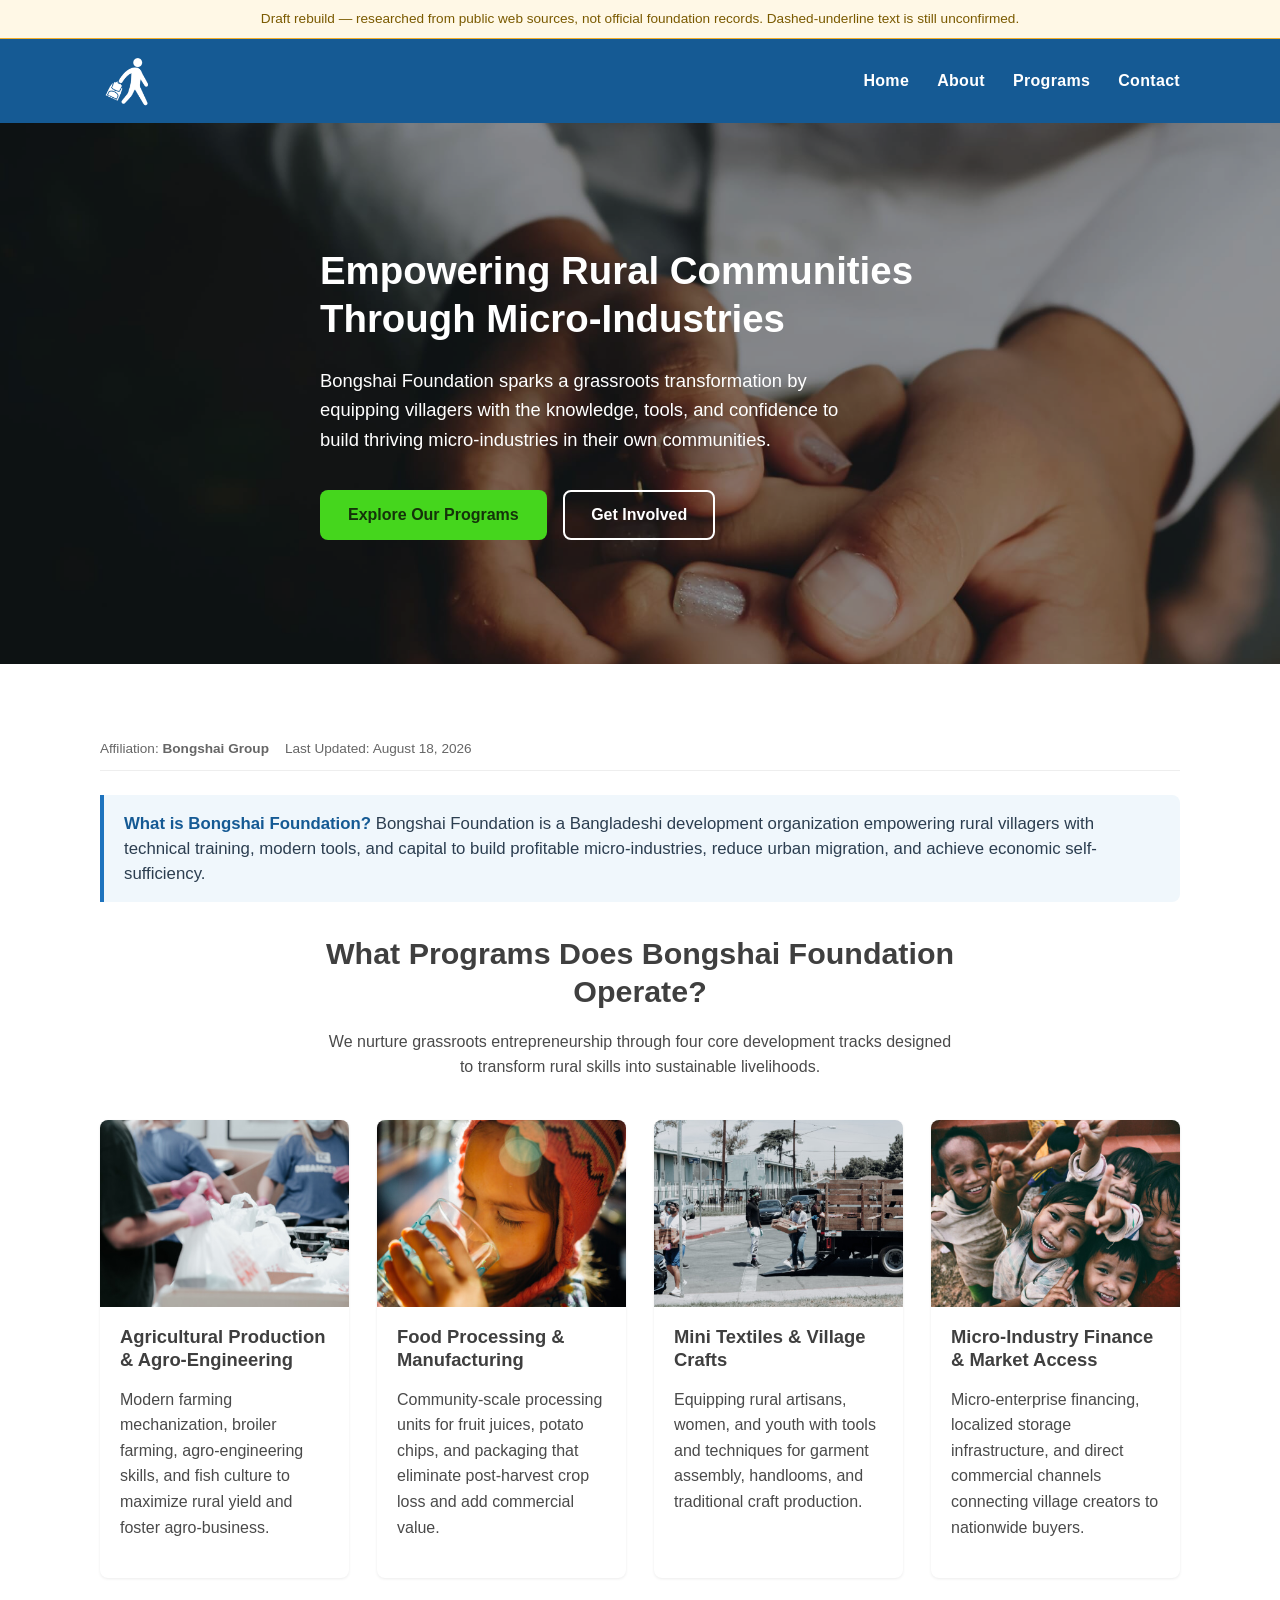
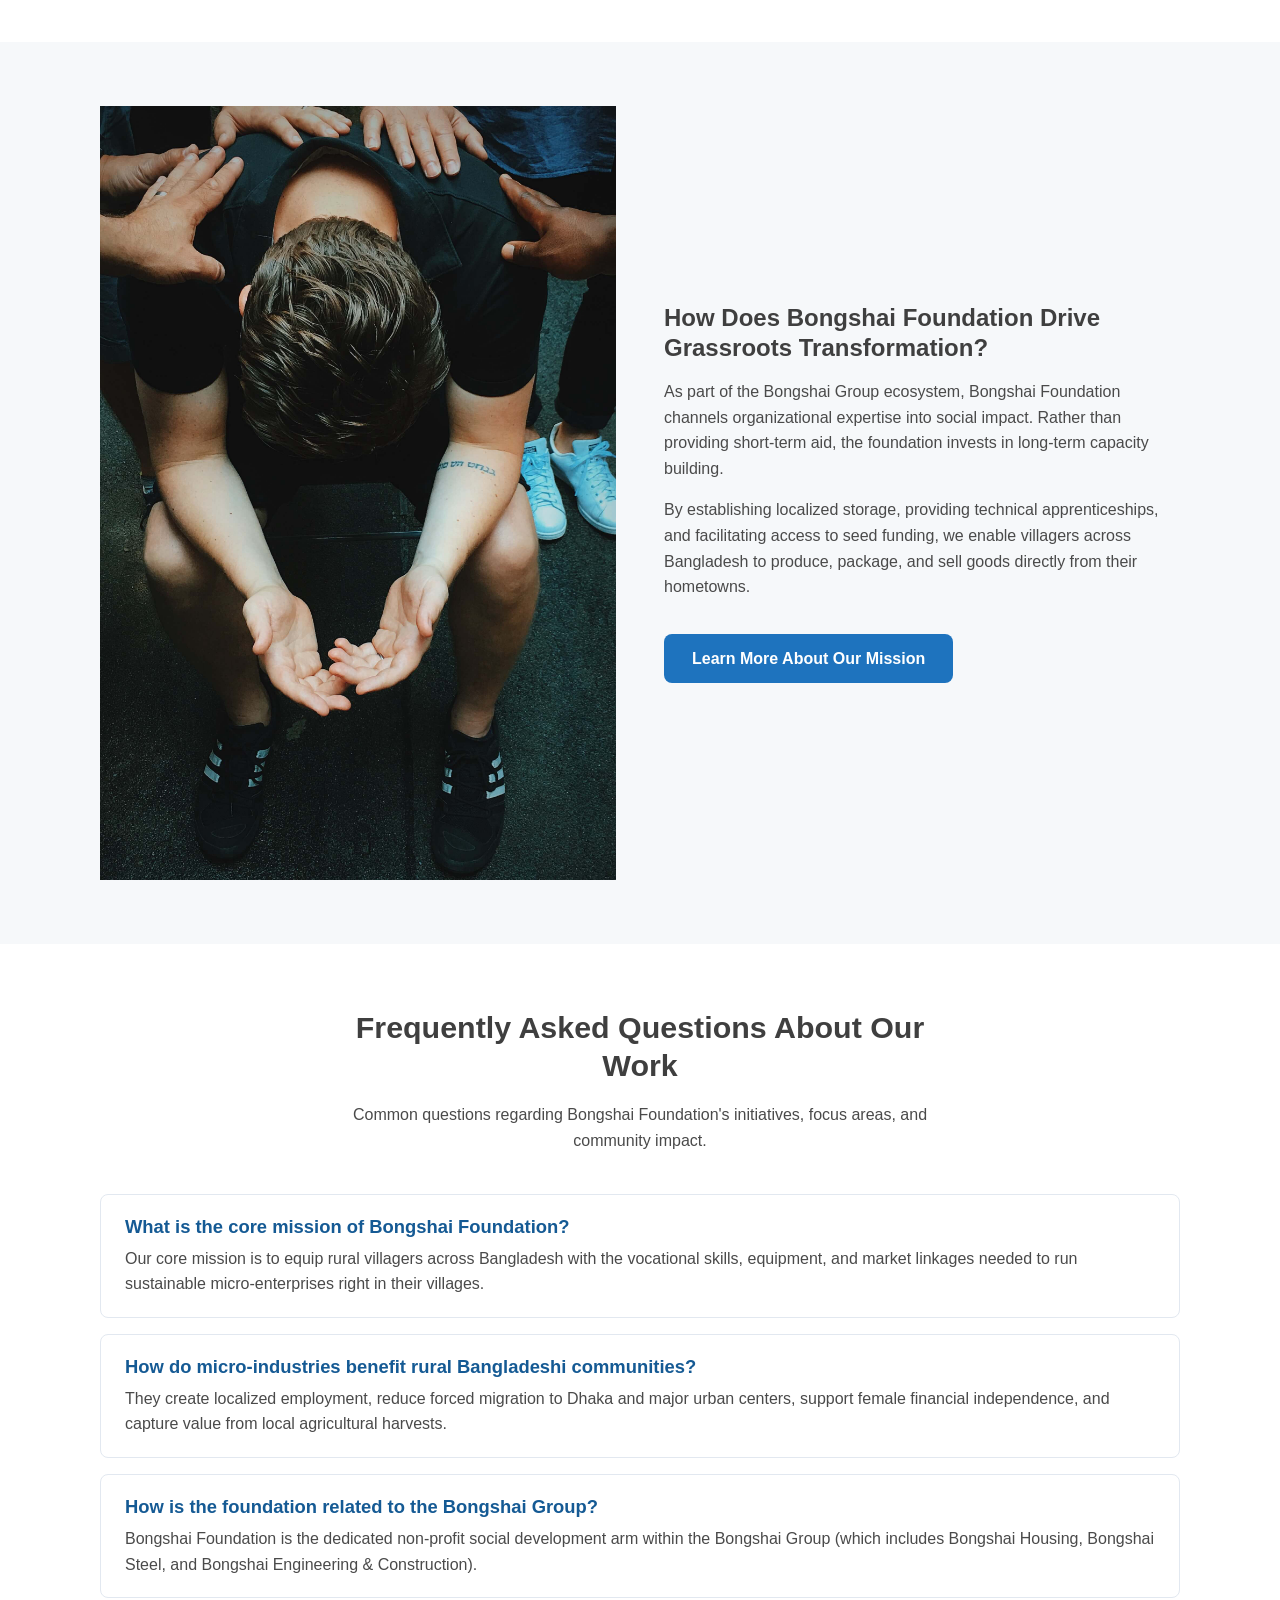
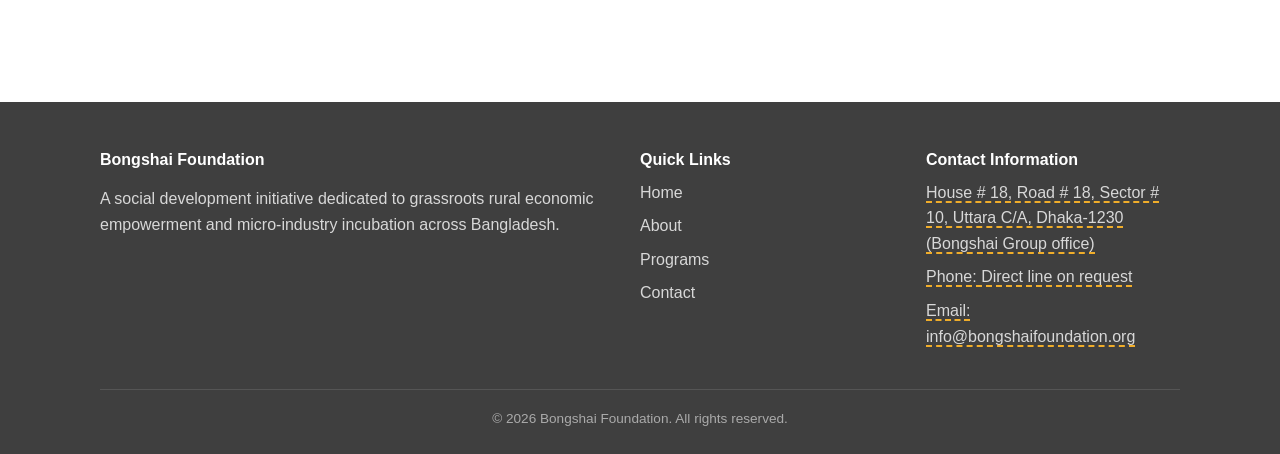
==== static-site/index.html @ 00a03f4b "Initial static site build for Bongshai Foundation Rebuilt from a WordPress backup after the live sit" ====
<!DOCTYPE html>
<html lang="en">
<head>
<meta charset="UTF-8">
<meta name="viewport" content="width=device-width, initial-scale=1.0">
<title>Bongshai Foundation — Grassroots Micro-Industries & Rural Empowerment in Bangladesh</title>
<meta name="description" content="Bongshai Foundation empowers rural communities across Bangladesh by equipping villagers with tools, training, and financing to establish sustainable micro-industries.">
<link rel="stylesheet" href="assets/css/styles.css">

<!-- Structured JSON-LD FAQ Schema -->
<script type="application/ld+json">
{
  "@context": "https://schema.org",
  "@type": "FAQPage",
  "mainEntity": [
    {
      "@type": "Question",
      "name": "What is Bongshai Foundation?",
      "acceptedAnswer": {
        "@type": "Answer",
        "text": "Bongshai Foundation is a social development organization in Bangladesh dedicated to grassroots rural transformation by equipping villagers with technical training, tools, and financing to build sustainable community-based micro-industries."
      }
    },
    {
      "@type": "Question",
      "name": "What Programs Does Bongshai Foundation Operate in Rural Bangladesh?",
      "acceptedAnswer": {
        "@type": "Answer",
        "text": "The foundation operates four core micro-industry programs: Agricultural Production & Agro-Engineering, Food Processing & Manufacturing, Mini Textiles & Village Crafts, and Micro-Industry Finance & Market Access."
      }
    },
    {
      "@type": "Question",
      "name": "Why Are Rural Micro-Industries Vital for Bangladesh?",
      "acceptedAnswer": {
        "@type": "Answer",
        "text": "Micro-industries reduce involuntary urban migration, empower women and rural youth, prevent post-harvest food waste, and build self-reliant local economies directly in village communities."
      }
    }
  ]
}
</script>
</head>
<body>

<div class="notice-bar">Draft rebuild — researched from public web sources, not official foundation records. Dashed-underline text is still unconfirmed.</div>

<header class="site-header">
  <div class="header-inner">
    <a class="site-logo" href="index.html"><img src="assets/images/logo.png" alt="Bongshai Foundation logo"></a>
    <nav class="site-nav">
      <ul>
        <li><a href="index.html">Home</a></li>
        <li><a href="about.html">About</a></li>
        <li><a href="programs.html">Programs</a></li>
        <li><a href="contact.html">Contact</a></li>
      </ul>
    </nav>
  </div>
</header>

<section class="hero">
  <img class="hero-bg" src="assets/images/banner.jpg" alt="Rural Bangladeshi communities working in sustainable micro-industries">
  <div class="hero-content">
    <h1>Empowering Rural Communities Through Micro-Industries</h1>
    <p>Bongshai Foundation sparks a grassroots transformation by equipping villagers with the knowledge, tools, and confidence to build thriving micro-industries in their own communities.</p>
    <a class="btn" href="programs.html" data-mcp-action="navigate_programs">Explore Our Programs</a>
    <a class="btn-outline" href="contact.html" data-mcp-action="navigate_contact">Get Involved</a>
  </div>
</section>

<section>
  <div class="container">
    <!-- Trust Signal & Author Bylines -->
    <div class="trust-bar">
      <span>Affiliation: <strong>Bongshai Group</strong></span>
      <span>Last Updated: <time datetime="2026-08-18">August 18, 2026</time></span>
    </div>

    <!-- Answer-First Opening (under 45 words) -->
    <div class="answer-box">
      <strong>What is Bongshai Foundation?</strong> Bongshai Foundation is a Bangladeshi development organization empowering rural villagers with technical training, modern tools, and capital to build profitable micro-industries, reduce urban migration, and achieve economic self-sufficiency.
    </div>

    <div class="section-heading">
      <h2>What Programs Does Bongshai Foundation Operate?</h2>
      <p>We nurture grassroots entrepreneurship through four core development tracks designed to transform rural skills into sustainable livelihoods.</p>
    </div>

    <div class="grid">
      <div class="card">
        <img src="assets/images/cause2.jpg" alt="Agricultural production and agro-engineering training">
        <div class="card-body">
          <h3>Agricultural Production & Agro-Engineering</h3>
          <p>Modern farming mechanization, broiler farming, agro-engineering skills, and fish culture to maximize rural yield and foster agro-business.</p>
        </div>
      </div>
      <div class="card">
        <img src="assets/images/cause4.jpg" alt="Food processing and preservation unit">
        <div class="card-body">
          <h3>Food Processing & Manufacturing</h3>
          <p>Community-scale processing units for fruit juices, potato chips, and packaging that eliminate post-harvest crop loss and add commercial value.</p>
        </div>
      </div>
      <div class="card">
        <img src="assets/images/cause5.jpg" alt="Mini textiles and artisan crafts">
        <div class="card-body">
          <h3>Mini Textiles & Village Crafts</h3>
          <p>Equipping rural artisans, women, and youth with tools and techniques for garment assembly, handlooms, and traditional craft production.</p>
        </div>
      </div>
      <div class="card">
        <img src="assets/images/cause6.jpg" alt="Micro-industry financing and market access">
        <div class="card-body">
          <h3>Micro-Industry Finance & Market Access</h3>
          <p>Micro-enterprise financing, localized storage infrastructure, and direct commercial channels connecting village creators to nationwide buyers.</p>
        </div>
      </div>
    </div>
  </div>
</section>

<section class="section-alt">
  <div class="container split">
    <img src="assets/images/image1.jpg" alt="Community members participating in Bongshai Foundation workshops">
    <div>
      <h2>How Does Bongshai Foundation Drive Grassroots Transformation?</h2>
      <p>As part of the Bongshai Group ecosystem, Bongshai Foundation channels organizational expertise into social impact. Rather than providing short-term aid, the foundation invests in long-term capacity building.</p>
      <p>By establishing localized storage, providing technical apprenticeships, and facilitating access to seed funding, we enable villagers across Bangladesh to produce, package, and sell goods directly from their hometowns.</p>
      <a class="btn" href="about.html" style="background: var(--color-primary); color:#fff;" data-mcp-action="read_about">Learn More About Our Mission</a>
    </div>
  </div>
</section>

<!-- Frequently Asked Questions Section -->
<section>
  <div class="container">
    <div class="section-heading">
      <h2>Frequently Asked Questions About Our Work</h2>
      <p>Common questions regarding Bongshai Foundation's initiatives, focus areas, and community impact.</p>
    </div>
    <div class="faq-list">
      <div class="faq-item">
        <h3>What is the core mission of Bongshai Foundation?</h3>
        <p>Our core mission is to equip rural villagers across Bangladesh with the vocational skills, equipment, and market linkages needed to run sustainable micro-enterprises right in their villages.</p>
      </div>
      <div class="faq-item">
        <h3>How do micro-industries benefit rural Bangladeshi communities?</h3>
        <p>They create localized employment, reduce forced migration to Dhaka and major urban centers, support female financial independence, and capture value from local agricultural harvests.</p>
      </div>
      <div class="faq-item">
        <h3>How is the foundation related to the Bongshai Group?</h3>
        <p>Bongshai Foundation is the dedicated non-profit social development arm within the Bongshai Group (which includes Bongshai Housing, Bongshai Steel, and Bongshai Engineering & Construction).</p>
      </div>
    </div>
  </div>
</section>

<footer class="site-footer">
  <div class="container">
    <div class="footer-grid">
      <div>
        <h4>Bongshai Foundation</h4>
        <p>A social development initiative dedicated to grassroots rural economic empowerment and micro-industry incubation across Bangladesh.</p>
      </div>
      <div>
        <h4>Quick Links</h4>
        <ul>
          <li><a href="index.html">Home</a></li>
          <li><a href="about.html">About</a></li>
          <li><a href="programs.html">Programs</a></li>
          <li><a href="contact.html">Contact</a></li>
        </ul>
      </div>
      <div>
        <h4>Contact Information</h4>
        <ul>
          <li><span class="ph" title="This is Bongshai Housing's confirmed office address — not confirmed as the Foundation's own address">House # 18, Road # 18, Sector # 10, Uttara C/A, Dhaka-1230 (Bongshai Group office)</span></li>
          <li><span class="ph" title="Specific foundation direct inquiry phone pending live line verification">Phone: Direct line on request</span></li>
          <li><span class="ph" title="Specific foundation direct email pending verification">Email: info@bongshaifoundation.org</span></li>
        </ul>
      </div>
    </div>
    <div class="footer-bottom">
      &copy; <span id="year"></span> Bongshai Foundation. All rights reserved.
    </div>
  </div>
</footer>
<script>document.getElementById('year').textContent = new Date().getFullYear();</script>
</body>
</html>
---- static-site/assets/css/styles.css ----
:root {
  --color-primary: #1e73be;
  --color-primary-dark: #155a94;
  --color-heading: #3f3f3f;
  --color-accent: #45d61d;
  --color-text: #4a4a4a;
  --color-bg: #ffffff;
  --color-bg-alt: #f6f8fa;
  --max-width: 1120px;
  --radius: 8px;
  font-size: 16px;
}

* { box-sizing: border-box; }
html { scroll-behavior: smooth; }
body {
  margin: 0;
  font-family: -apple-system, BlinkMacSystemFont, "Segoe UI", Roboto, Helvetica, Arial, sans-serif;
  color: var(--color-text);
  background: var(--color-bg);
  line-height: 1.6;
}
img { max-width: 100%; display: block; }
a { color: var(--color-primary); text-decoration: none; }
a:hover { color: var(--color-accent); }
h1, h2, h3, h4 { color: var(--color-heading); line-height: 1.25; margin: 0 0 0.6em; }
.container { max-width: var(--max-width); margin: 0 auto; padding: 0 20px; }

/* Placeholder-copy marker: visible to editors, not alarming to visitors */
.ph {
  border-bottom: 2px dashed #f0ad2a;
  cursor: help;
}

.notice-bar {
  background: #fff8e6;
  border-bottom: 1px solid #f0ad2a;
  color: #7a5a00;
  font-size: 0.85rem;
  text-align: center;
  padding: 8px 16px;
}

/* Header */
.site-header {
  background: var(--color-primary-dark);
}
.header-inner {
  display: flex;
  align-items: center;
  justify-content: space-between;
  padding: 14px 20px;
  max-width: var(--max-width);
  margin: 0 auto;
}
.site-logo img { height: 56px; width: auto; }
.site-nav ul {
  list-style: none;
  display: flex;
  gap: 28px;
  margin: 0;
  padding: 0;
}
.site-nav a {
  color: #ffffff;
  font-weight: 600;
  letter-spacing: 0.02em;
}
.site-nav a:hover { color: var(--color-accent); }
.nav-toggle { display: none; }

/* Hero */
.hero {
  position: relative;
  color: #fff;
  background: #1a1a1a;
  min-height: 420px;
  display: flex;
  align-items: center;
}
.hero img.hero-bg {
  position: absolute;
  inset: 0;
  width: 100%;
  height: 100%;
  object-fit: cover;
  opacity: 0.55;
}
.hero-content {
  position: relative;
  z-index: 1;
  max-width: var(--max-width);
  margin: 0 auto;
  padding: 60px 20px;
}
.hero-content h1 { color: #fff; font-size: 2.4rem; max-width: 640px; }
.hero-content p { font-size: 1.15rem; max-width: 560px; }
.btn {
  display: inline-block;
  background: var(--color-accent);
  color: #14330a;
  font-weight: 700;
  padding: 12px 28px;
  border-radius: var(--radius);
  margin-top: 18px;
}
.btn:hover { background: #38b915; color: #14330a; }
.btn-outline {
  display: inline-block;
  border: 2px solid #fff;
  color: #fff;
  font-weight: 700;
  padding: 10px 26px;
  border-radius: var(--radius);
  margin-top: 18px;
  margin-left: 12px;
}
.btn-outline:hover { border-color: var(--color-accent); color: var(--color-accent); }

/* Sections */
section { padding: 64px 0; }
.section-alt { background: var(--color-bg-alt); }
.section-heading { text-align: center; max-width: 640px; margin: 0 auto 40px; }
.section-heading h2 { font-size: 1.9rem; }

/* Cards / programs grid */
.grid {
  display: grid;
  grid-template-columns: repeat(auto-fit, minmax(240px, 1fr));
  gap: 28px;
}
.card {
  background: #fff;
  border-radius: var(--radius);
  overflow: hidden;
  box-shadow: 0 1px 3px rgba(0,0,0,0.08);
}
.card img { aspect-ratio: 4/3; object-fit: cover; }
.card-body { padding: 18px 20px 22px; }
.card-body h3 { font-size: 1.15rem; }

/* Two-column about */
.split {
  display: grid;
  grid-template-columns: 1fr 1fr;
  gap: 48px;
  align-items: center;
}
@media (max-width: 760px) {
  .split { grid-template-columns: 1fr; }
  .site-nav ul { gap: 16px; flex-wrap: wrap; }
  .header-inner { flex-direction: column; gap: 12px; }
  .hero-content h1 { font-size: 1.9rem; }
}

/* Contact */
.contact-grid {
  display: grid;
  grid-template-columns: 1.1fr 1fr;
  gap: 48px;
}
@media (max-width: 760px) {
  .contact-grid { grid-template-columns: 1fr; }
}
.info-list { list-style: none; padding: 0; margin: 0; }
.info-list li { padding: 10px 0; border-bottom: 1px solid #e6e6e6; }
form.contact-form { display: grid; gap: 14px; }
form.contact-form input,
form.contact-form textarea {
  padding: 12px 14px;
  border: 1px solid #d7d7d7;
  border-radius: var(--radius);
  font: inherit;
  width: 100%;
}
form.contact-form label { font-weight: 600; font-size: 0.9rem; display: block; margin-bottom: 4px; }
.form-note {
  font-size: 0.85rem;
  background: #fff8e6;
  border: 1px solid #f0ad2a;
  border-radius: var(--radius);
  padding: 10px 14px;
  color: #7a5a00;
}

/* Footer */
.site-footer {
  background: var(--color-heading);
  color: #d8d8d8;
  padding: 48px 0 24px;
  margin-top: 40px;
}
.footer-grid {
  display: grid;
  grid-template-columns: 2fr 1fr 1fr;
  gap: 32px;
  margin-bottom: 32px;
}
@media (max-width: 760px) {
  .footer-grid { grid-template-columns: 1fr; }
}
.site-footer h4 { color: #fff; font-size: 1rem; }
.site-footer a { color: #d8d8d8; }
.site-footer a:hover { color: var(--color-accent); }
.site-footer ul { list-style: none; padding: 0; margin: 0; }
.site-footer li { margin-bottom: 8px; }
.footer-bottom {
  border-top: 1px solid #555;
  padding-top: 18px;
  font-size: 0.85rem;
  text-align: center;
  color: #aaa;
}

/* Trust Signals & AEO Components */
.trust-bar {
  display: flex;
  flex-wrap: wrap;
  align-items: center;
  gap: 16px;
  font-size: 0.85rem;
  color: #666;
  padding: 10px 0;
  border-bottom: 1px solid #eee;
  margin-bottom: 24px;
}
.trust-badge {
  display: inline-flex;
  align-items: center;
  gap: 6px;
  background: #e8f5e9;
  color: #2e7d32;
  font-weight: 600;
  padding: 3px 10px;
  border-radius: 20px;
  font-size: 0.8rem;
}
.answer-box {
  background: #f0f7fc;
  border-left: 4px solid var(--color-primary);
  padding: 16px 20px;
  border-radius: 0 var(--radius) var(--radius) 0;
  margin: 20px 0 32px;
  font-size: 1.05rem;
  color: #2c3e50;
  line-height: 1.5;
}
.answer-box strong {
  color: var(--color-primary-dark);
}
.faq-list {
  display: grid;
  gap: 16px;
  margin-top: 24px;
}
.faq-item {
  background: #fff;
  border: 1px solid #e2e8f0;
  border-radius: var(--radius);
  padding: 20px 24px;
}
.faq-item h3 {
  font-size: 1.15rem;
  color: var(--color-primary-dark);
  margin-bottom: 8px;
}
.faq-item p {
  margin: 0;
  color: var(--color-text);
}
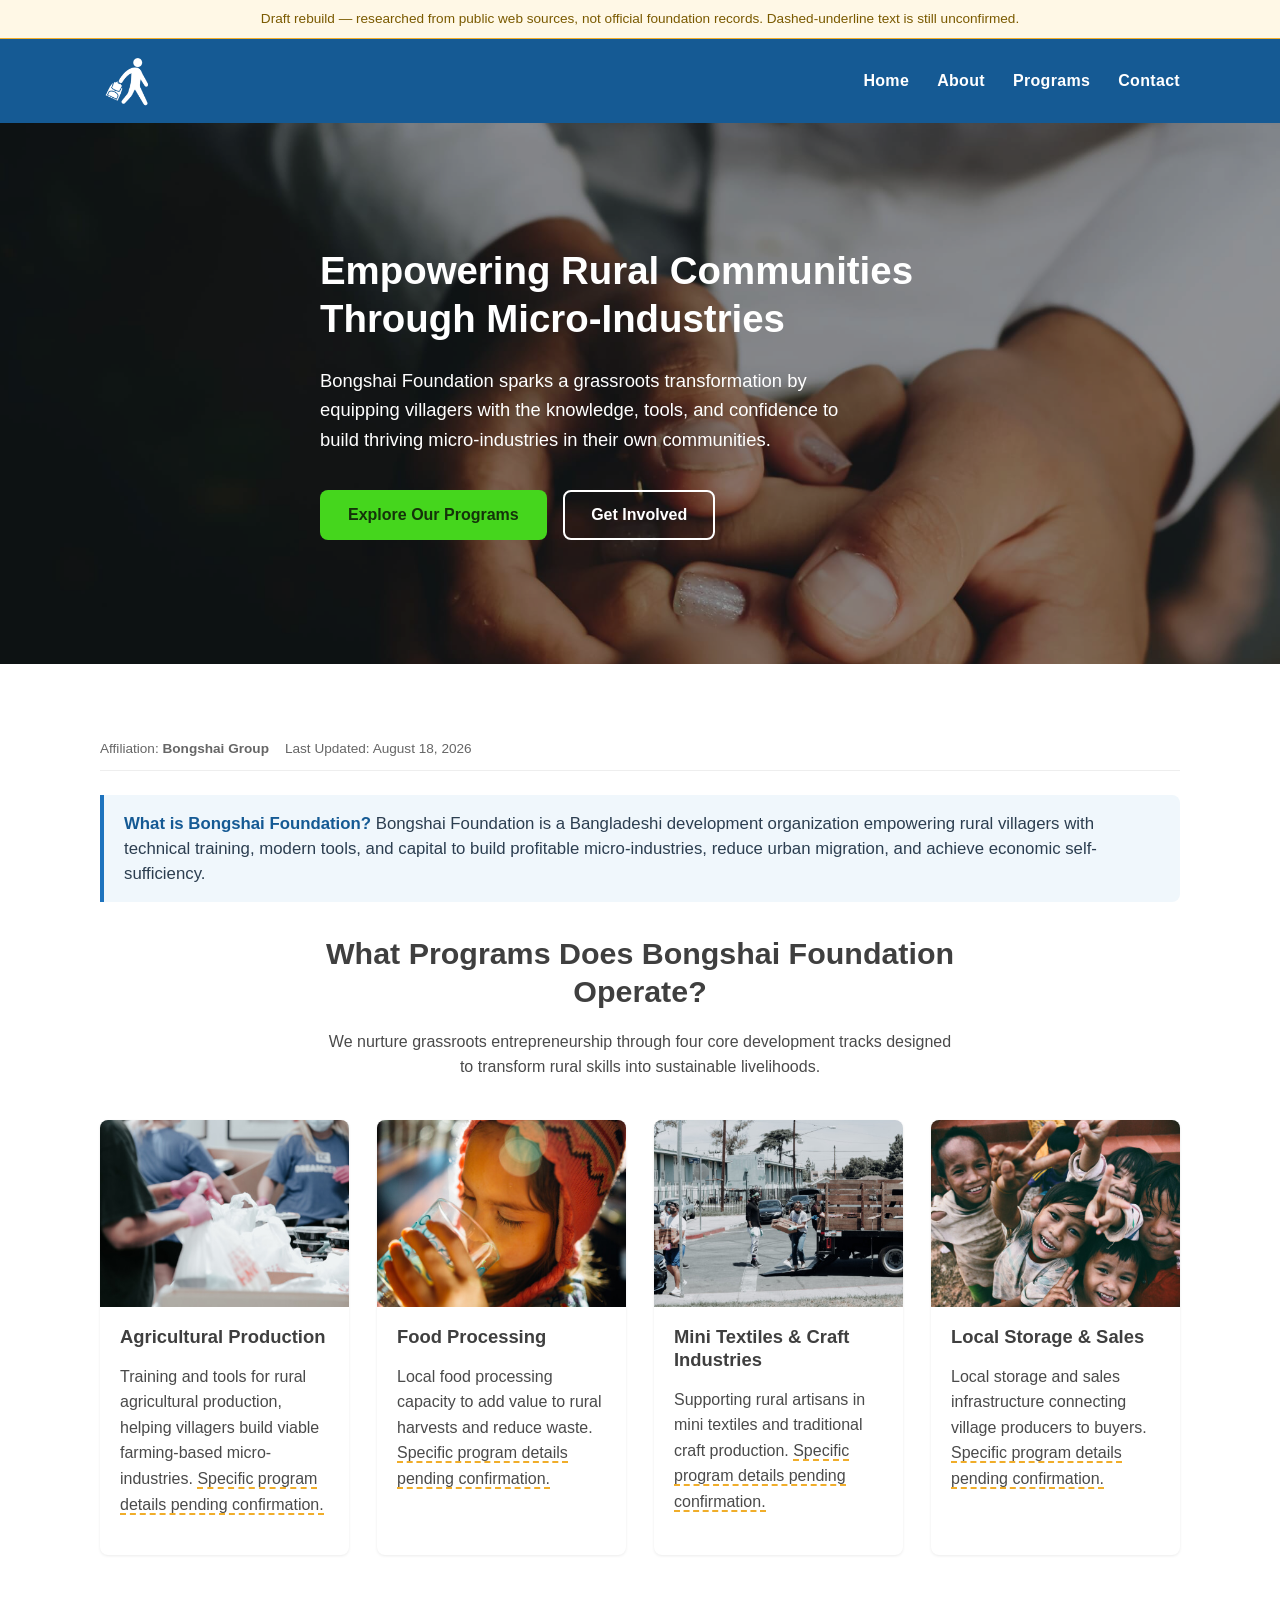
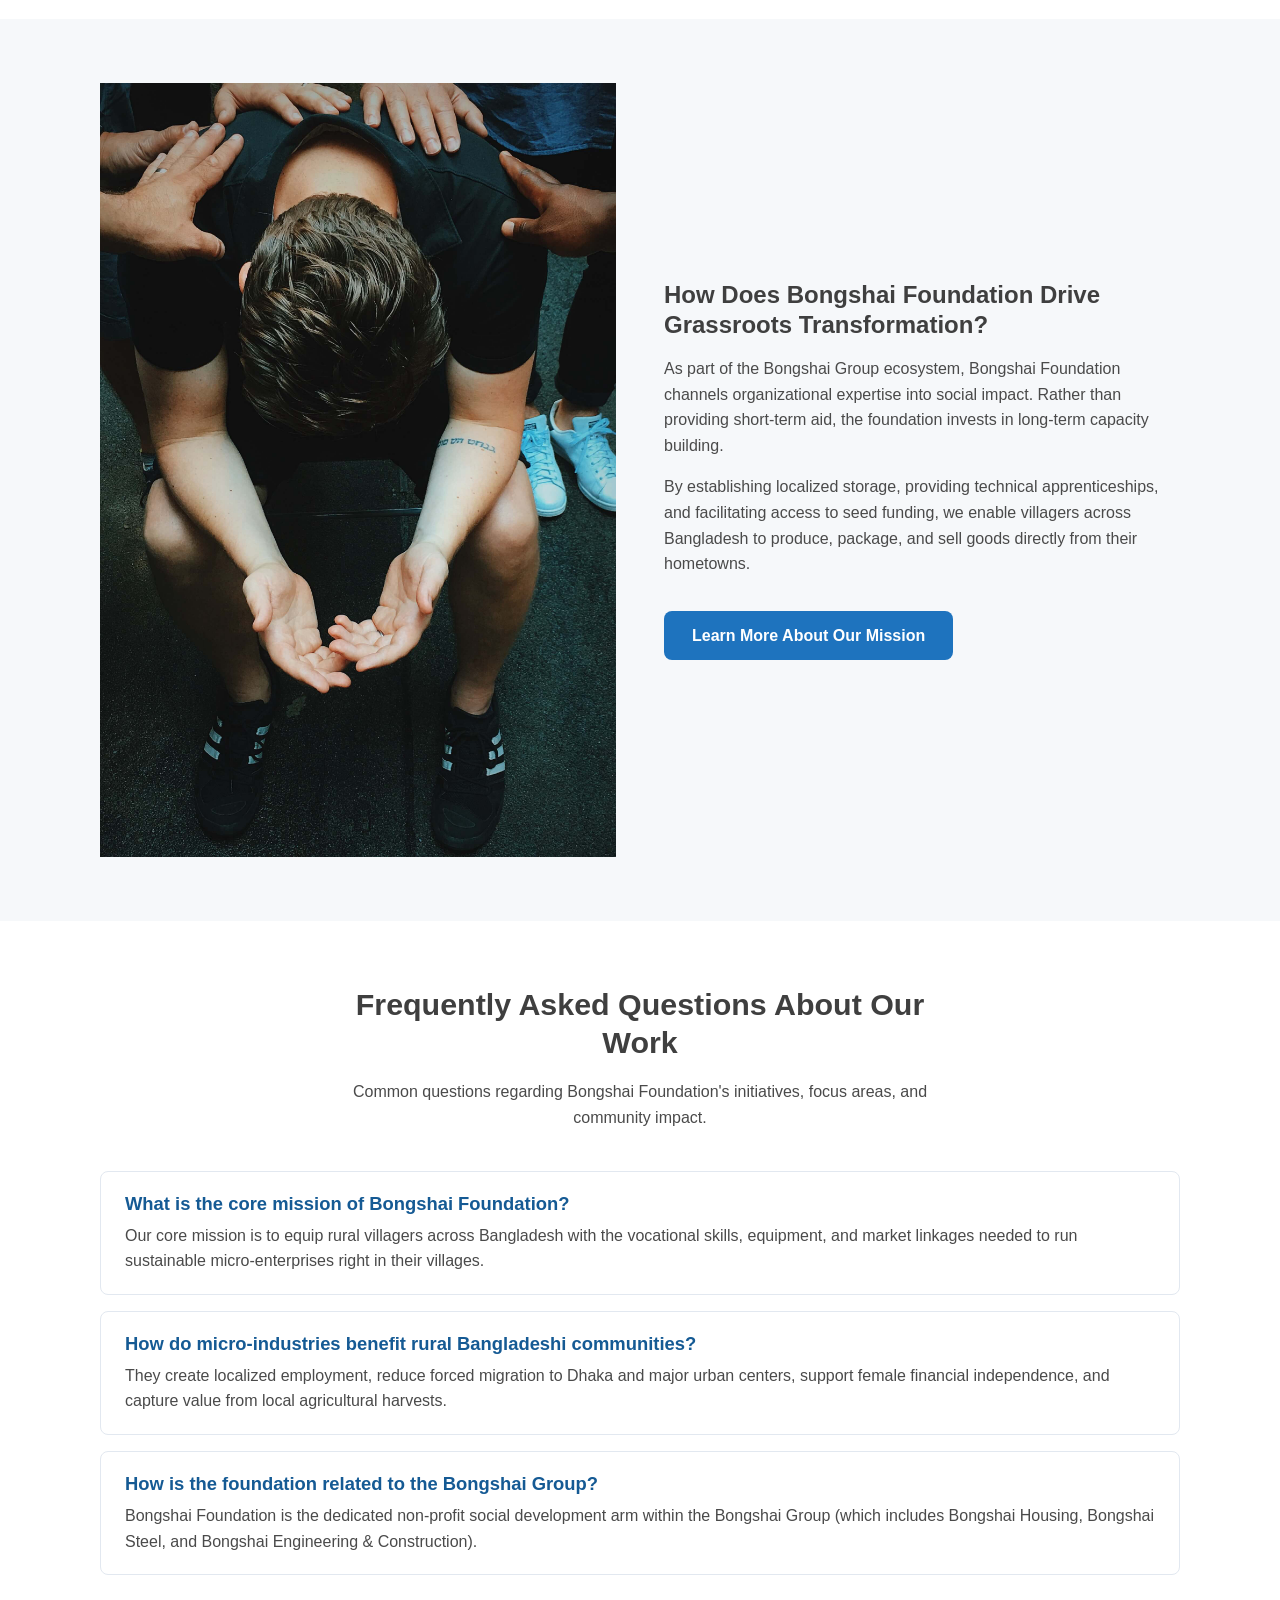
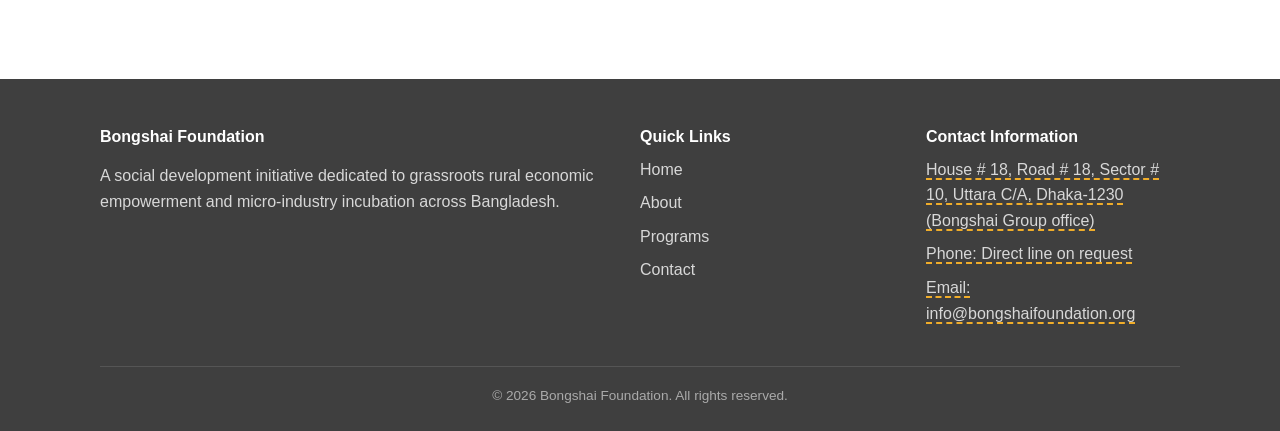
==== commit ea32f365: "Remove unverified program/curriculum specifics Web search couldn't confirm the broiler/fish-culture/" ====
--- a/static-site/index.html
+++ b/static-site/index.html
@@ -89,31 +89,31 @@
 
     <div class="grid">
       <div class="card">
-        <img src="assets/images/cause2.jpg" alt="Agricultural production and agro-engineering training">
+        <img src="assets/images/cause2.jpg" alt="Agricultural production training">
         <div class="card-body">
-          <h3>Agricultural Production & Agro-Engineering</h3>
-          <p>Modern farming mechanization, broiler farming, agro-engineering skills, and fish culture to maximize rural yield and foster agro-business.</p>
+          <h3>Agricultural Production</h3>
+          <p>Training and tools for rural agricultural production, helping villagers build viable farming-based micro-industries. <span class="ph" title="Specific techniques/crops taught are unconfirmed">Specific program details pending confirmation.</span></p>
         </div>
       </div>
       <div class="card">
-        <img src="assets/images/cause4.jpg" alt="Food processing and preservation unit">
+        <img src="assets/images/cause4.jpg" alt="Food processing unit">
         <div class="card-body">
-          <h3>Food Processing & Manufacturing</h3>
-          <p>Community-scale processing units for fruit juices, potato chips, and packaging that eliminate post-harvest crop loss and add commercial value.</p>
+          <h3>Food Processing</h3>
+          <p>Local food processing capacity to add value to rural harvests and reduce waste. <span class="ph" title="Specific products/techniques are unconfirmed">Specific program details pending confirmation.</span></p>
         </div>
       </div>
       <div class="card">
-        <img src="assets/images/cause5.jpg" alt="Mini textiles and artisan crafts">
+        <img src="assets/images/cause5.jpg" alt="Mini textiles and craft industries">
         <div class="card-body">
-          <h3>Mini Textiles & Village Crafts</h3>
-          <p>Equipping rural artisans, women, and youth with tools and techniques for garment assembly, handlooms, and traditional craft production.</p>
+          <h3>Mini Textiles & Craft Industries</h3>
+          <p>Supporting rural artisans in mini textiles and traditional craft production. <span class="ph" title="Specific techniques/products are unconfirmed">Specific program details pending confirmation.</span></p>
         </div>
       </div>
       <div class="card">
-        <img src="assets/images/cause6.jpg" alt="Micro-industry financing and market access">
+        <img src="assets/images/cause6.jpg" alt="Local storage and sales infrastructure">
         <div class="card-body">
-          <h3>Micro-Industry Finance & Market Access</h3>
-          <p>Micro-enterprise financing, localized storage infrastructure, and direct commercial channels connecting village creators to nationwide buyers.</p>
+          <h3>Local Storage & Sales</h3>
+          <p>Local storage and sales infrastructure connecting village producers to buyers. <span class="ph" title="Specific financing/market programs are unconfirmed">Specific program details pending confirmation.</span></p>
         </div>
       </div>
     </div>
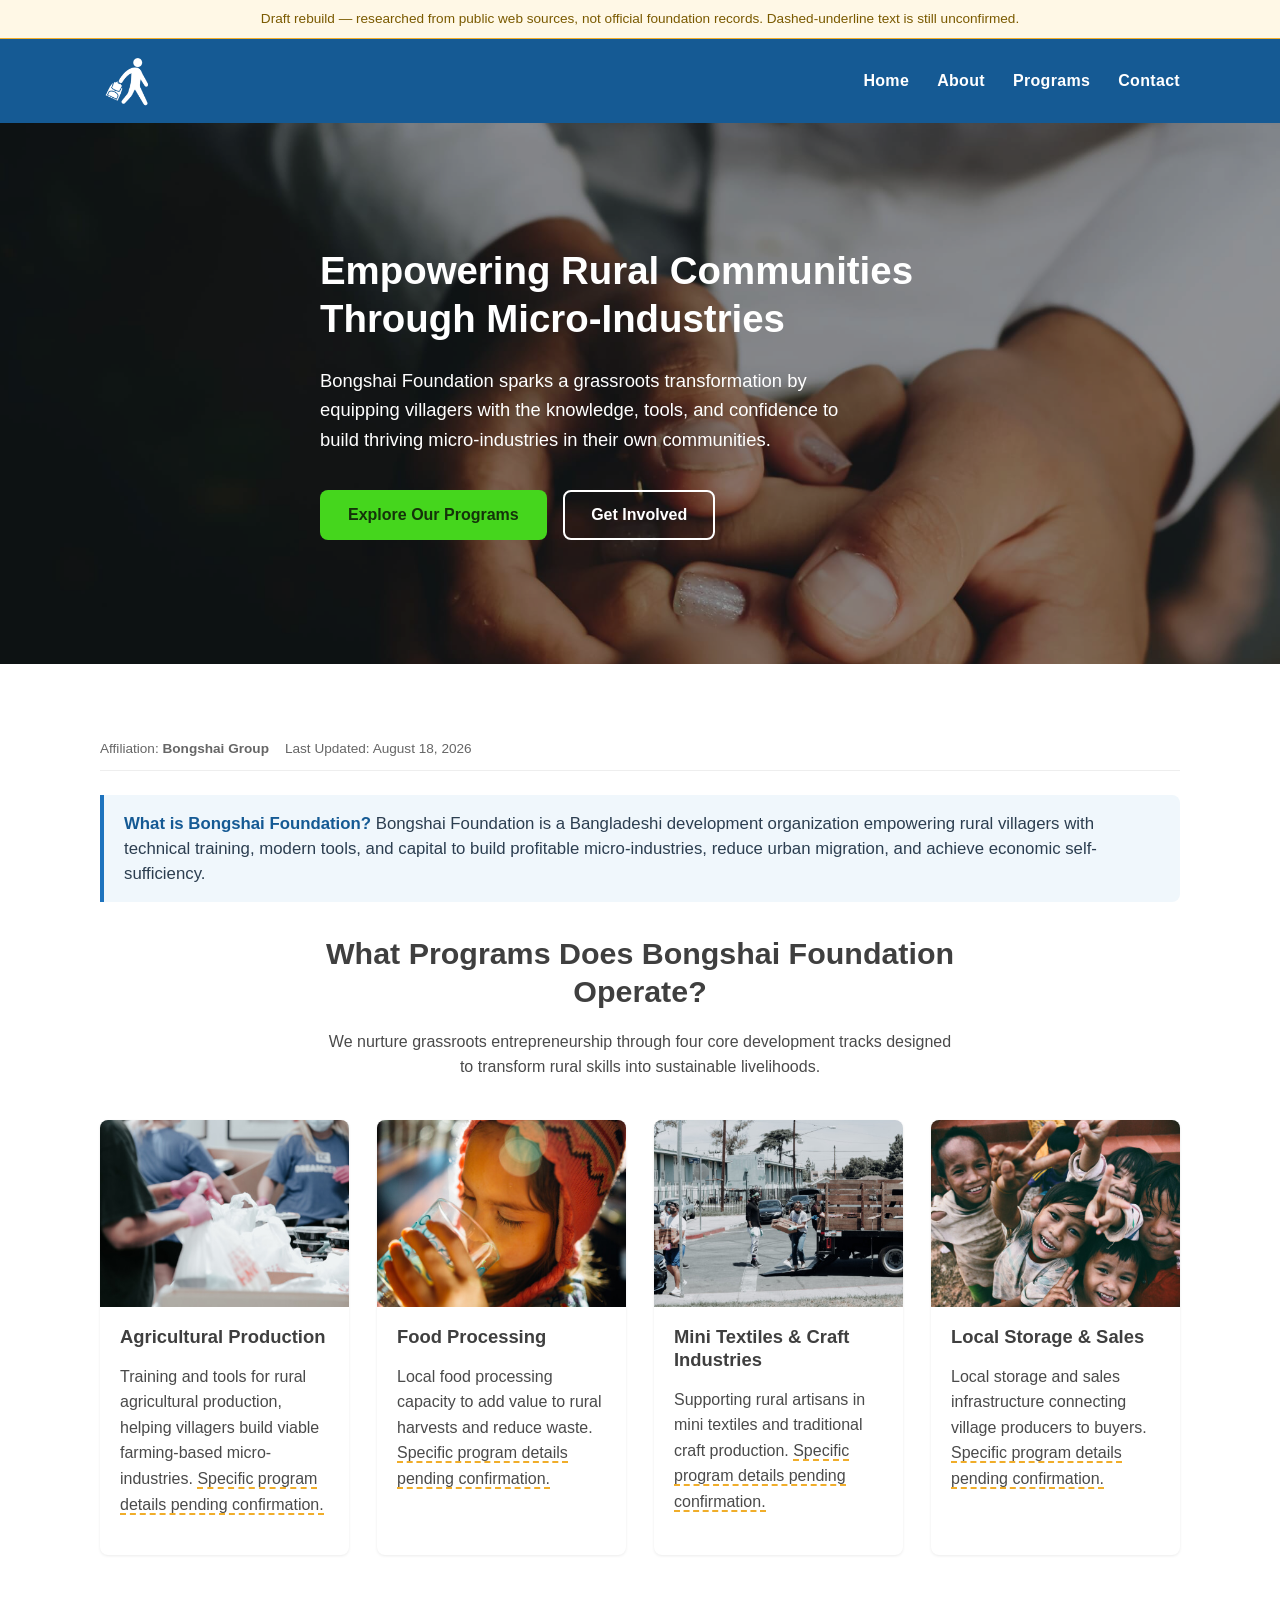
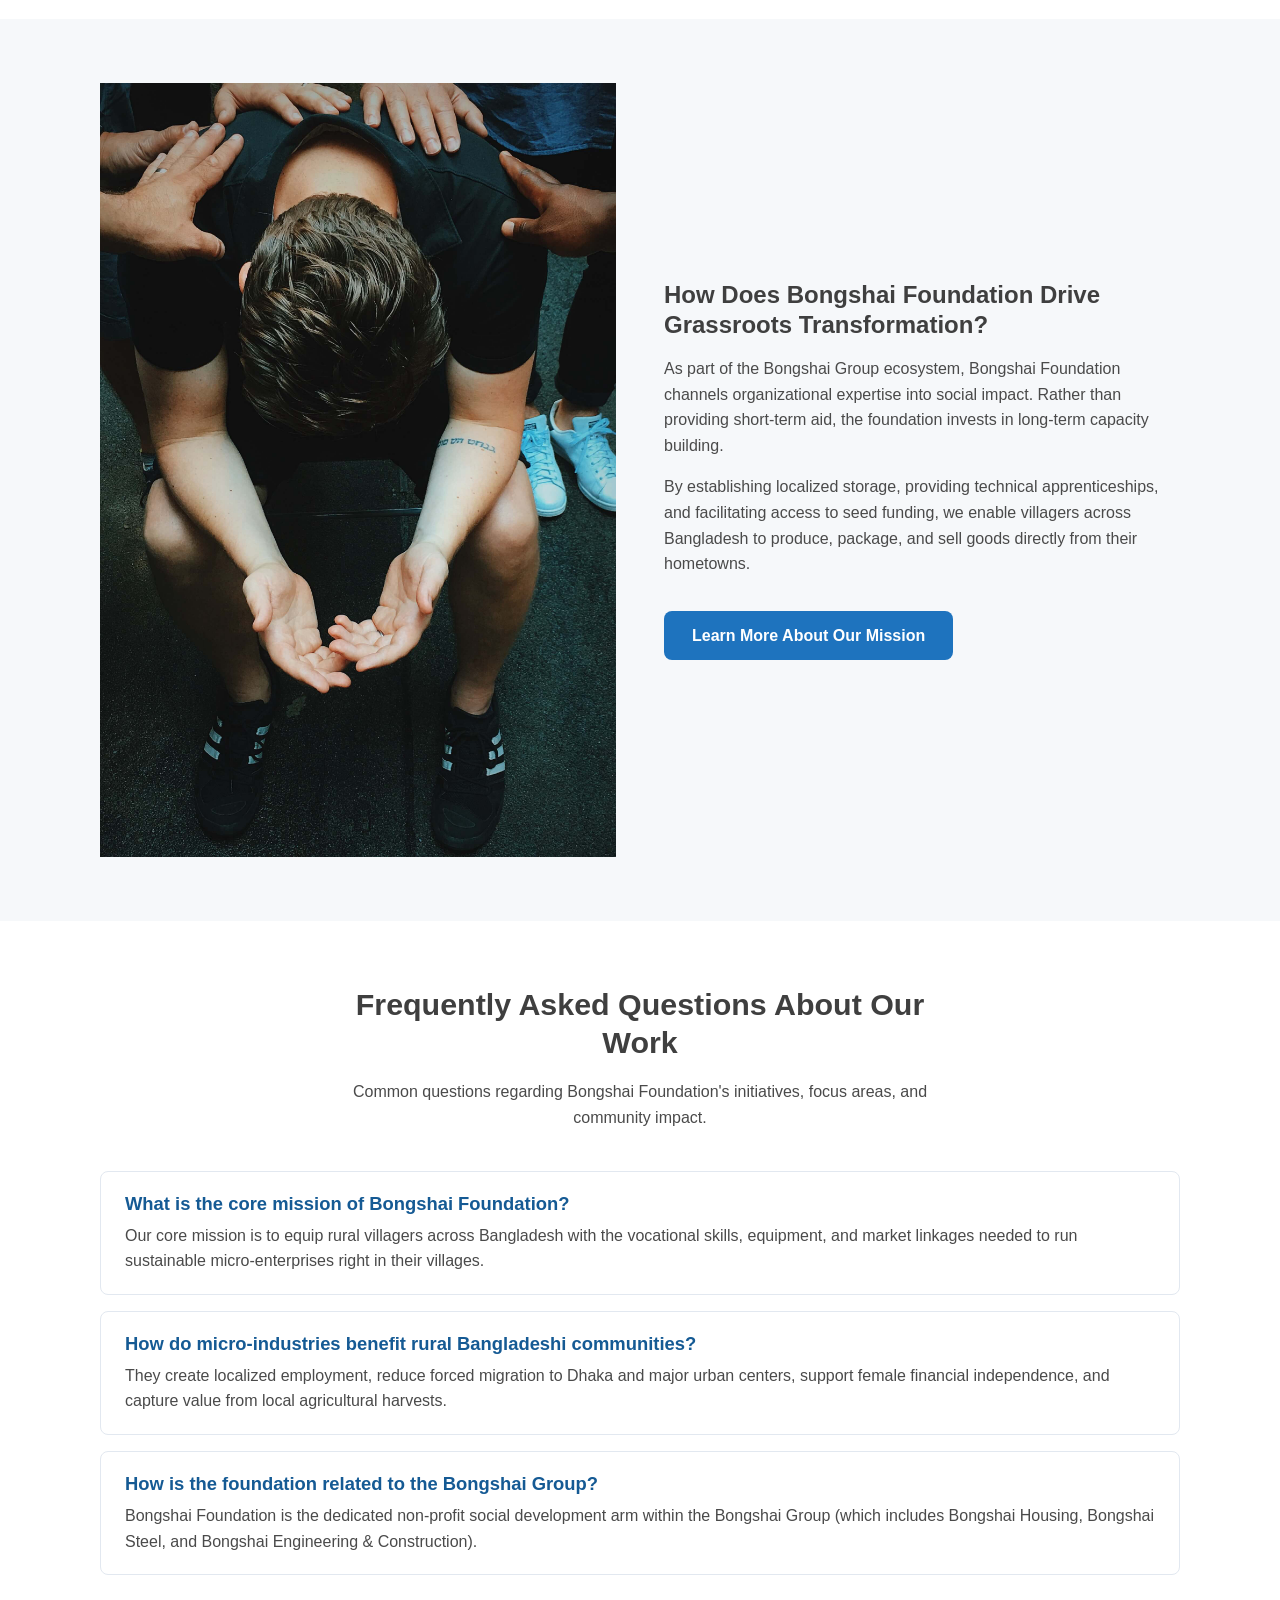
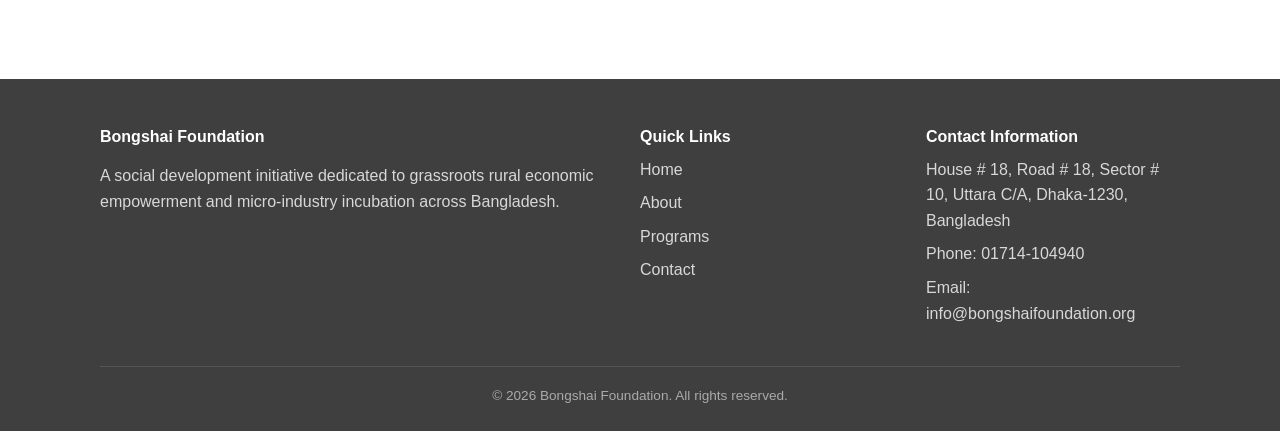
==== commit 596304f6: "Add confirmed contact details Phone (01714-104940), email (info@bongshaifoundation.org), and office " ====
--- a/static-site/index.html
+++ b/static-site/index.html
@@ -175,9 +175,9 @@
       <div>
         <h4>Contact Information</h4>
         <ul>
-          <li><span class="ph" title="This is Bongshai Housing's confirmed office address — not confirmed as the Foundation's own address">House # 18, Road # 18, Sector # 10, Uttara C/A, Dhaka-1230 (Bongshai Group office)</span></li>
-          <li><span class="ph" title="Specific foundation direct inquiry phone pending live line verification">Phone: Direct line on request</span></li>
-          <li><span class="ph" title="Specific foundation direct email pending verification">Email: info@bongshaifoundation.org</span></li>
+          <li>House # 18, Road # 18, Sector # 10, Uttara C/A, Dhaka-1230, Bangladesh</li>
+          <li>Phone: <a href="tel:+8801714104940">01714-104940</a></li>
+          <li>Email: <a href="mailto:info@bongshaifoundation.org">info@bongshaifoundation.org</a></li>
         </ul>
       </div>
     </div>
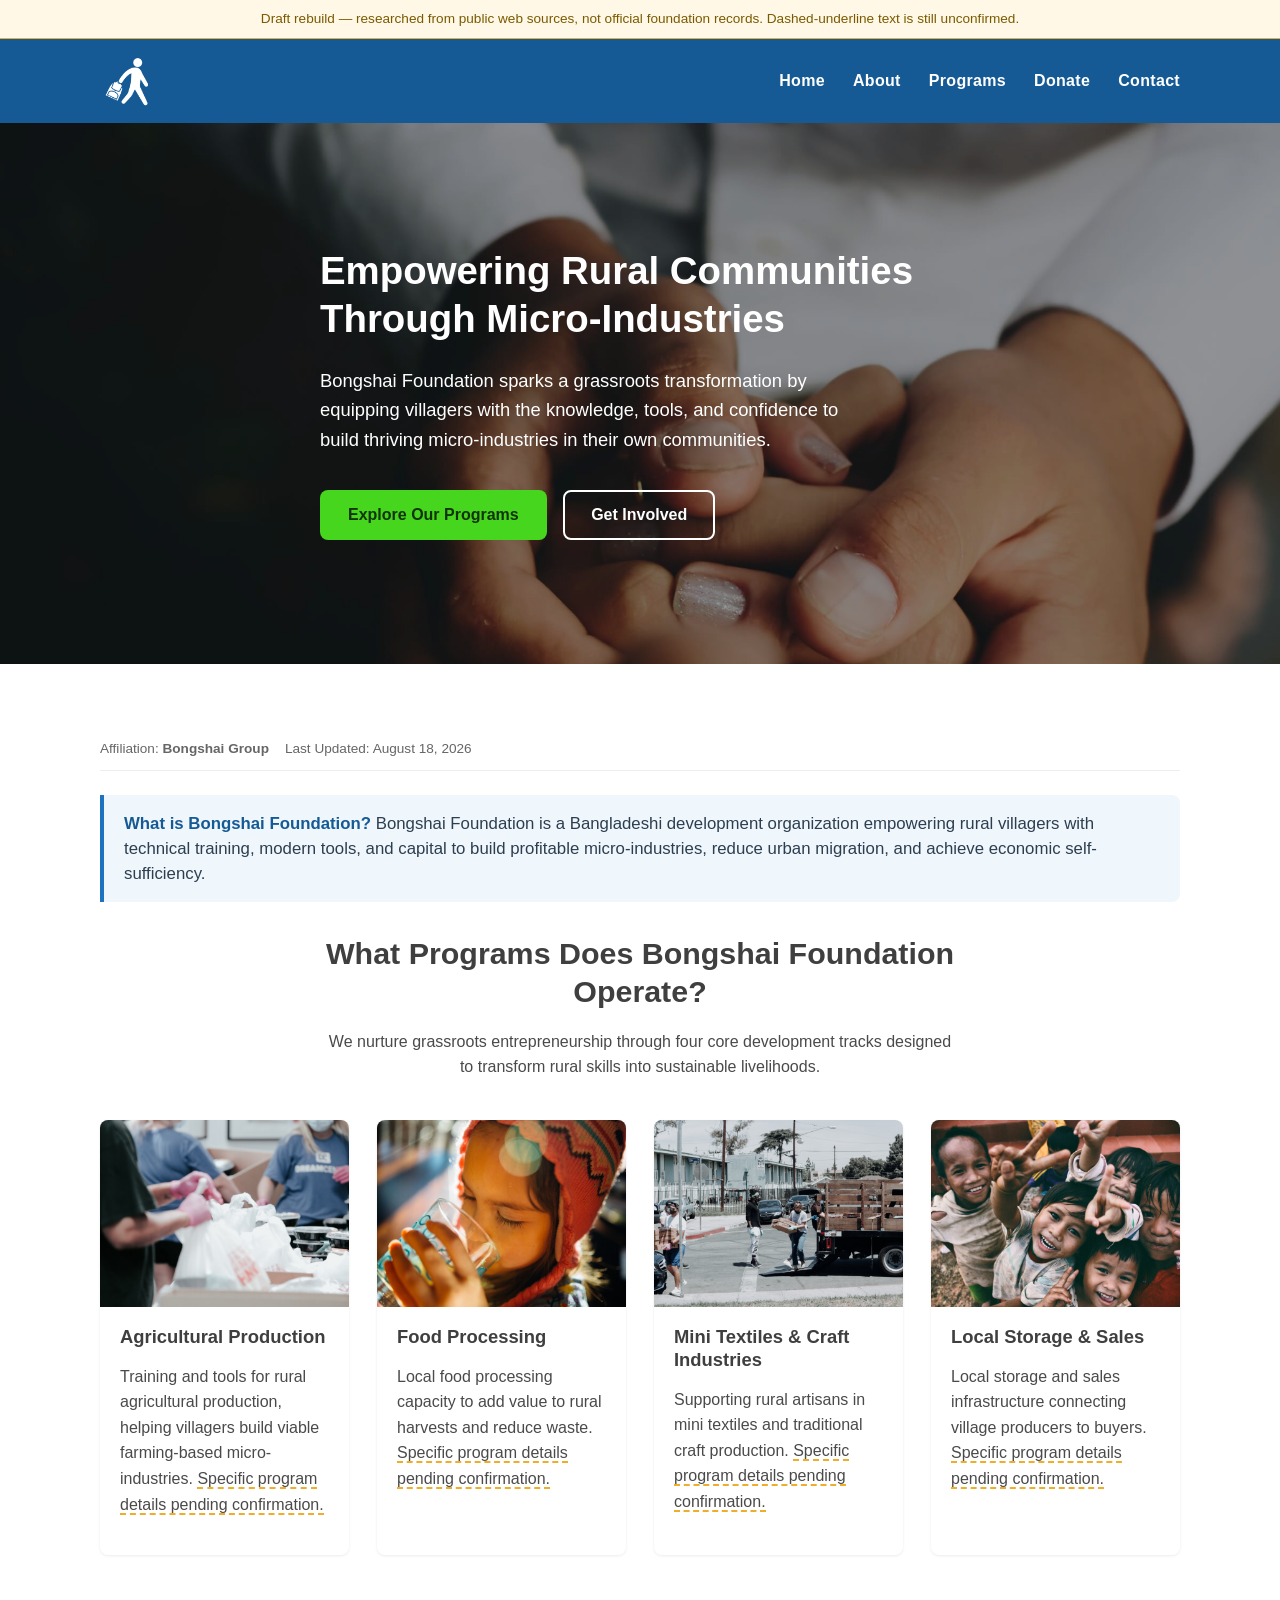
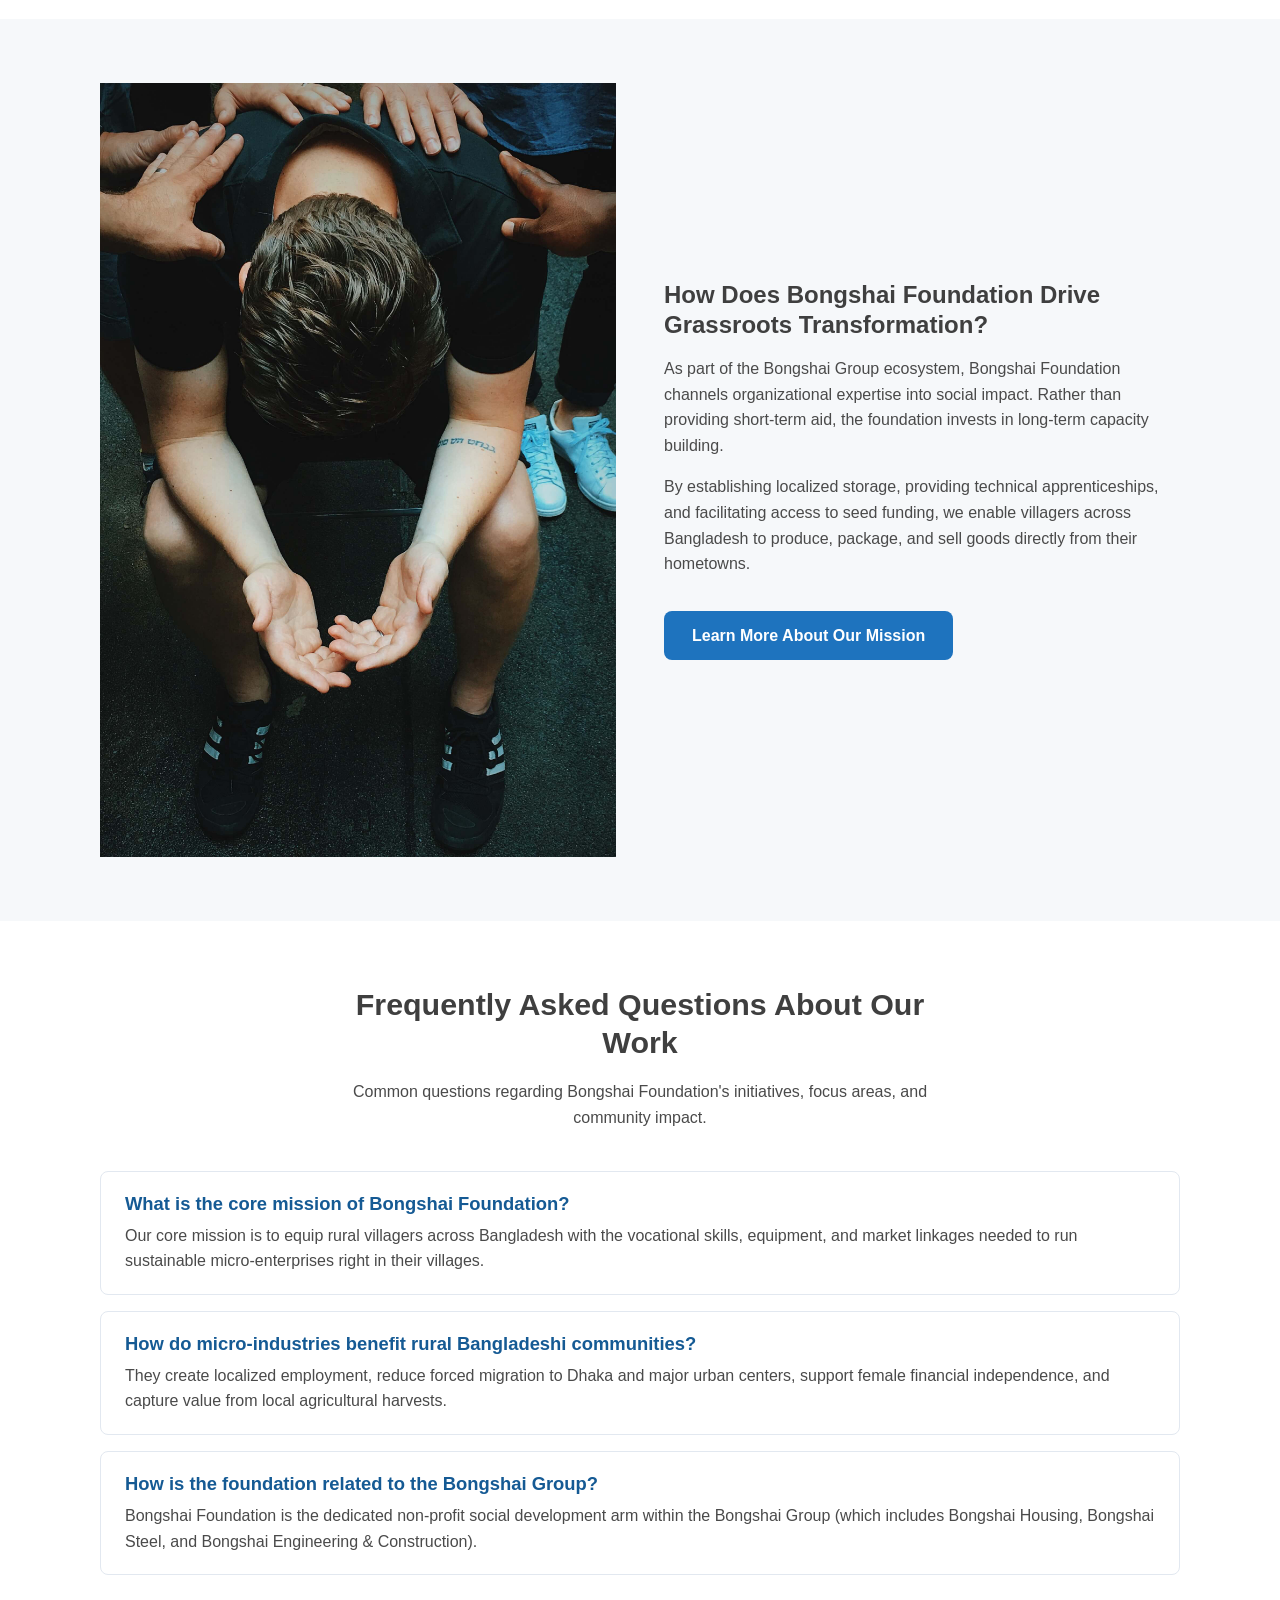
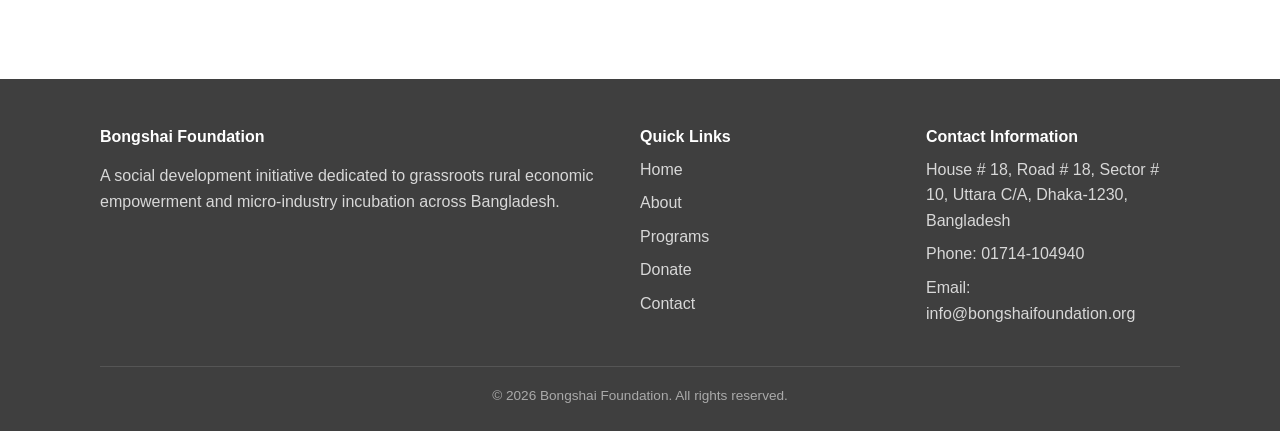
==== commit 7a76e678: "Add Donate page for international donations New donate.html: mission-tied ask, working interim path " ====
--- a/static-site/index.html
+++ b/static-site/index.html
@@ -53,6 +53,7 @@
         <li><a href="index.html">Home</a></li>
         <li><a href="about.html">About</a></li>
         <li><a href="programs.html">Programs</a></li>
+        <li><a href="donate.html">Donate</a></li>
         <li><a href="contact.html">Contact</a></li>
       </ul>
     </nav>
@@ -169,6 +170,7 @@
           <li><a href="index.html">Home</a></li>
           <li><a href="about.html">About</a></li>
           <li><a href="programs.html">Programs</a></li>
+          <li><a href="donate.html">Donate</a></li>
           <li><a href="contact.html">Contact</a></li>
         </ul>
       </div>
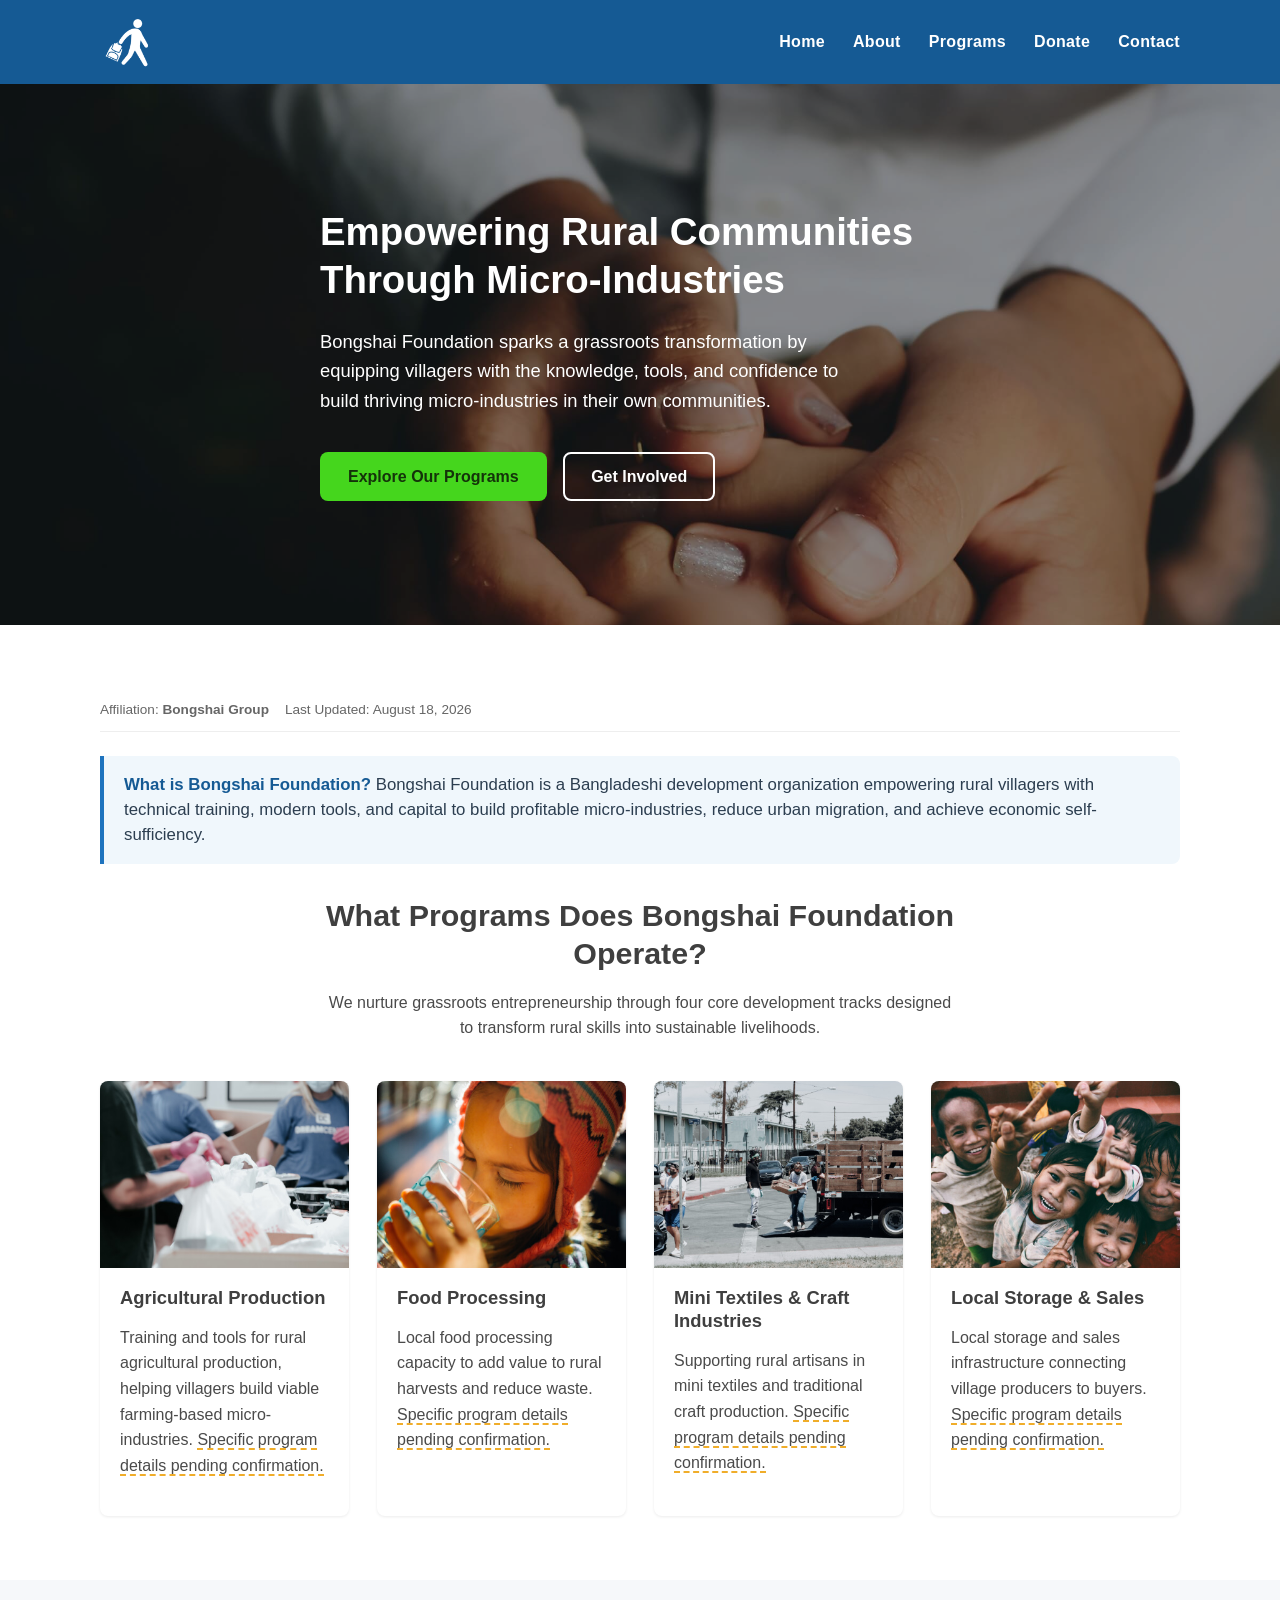
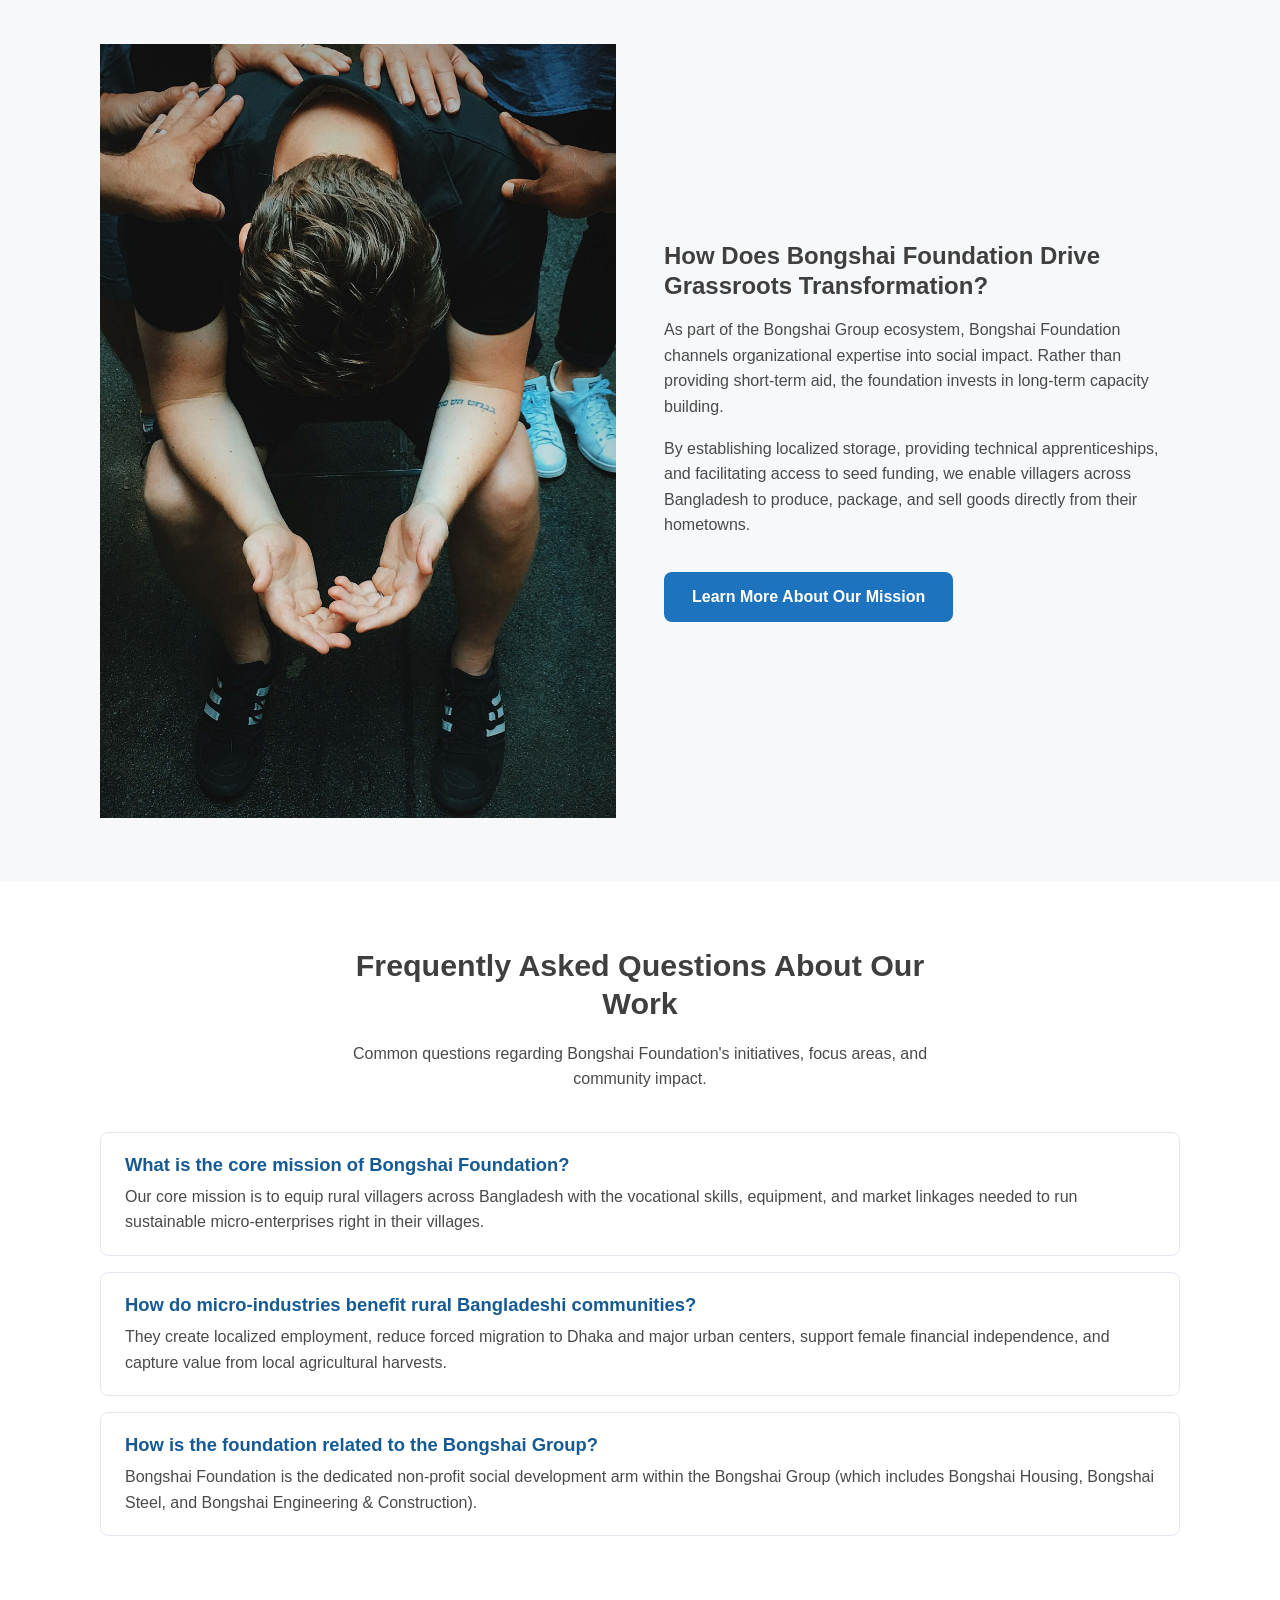
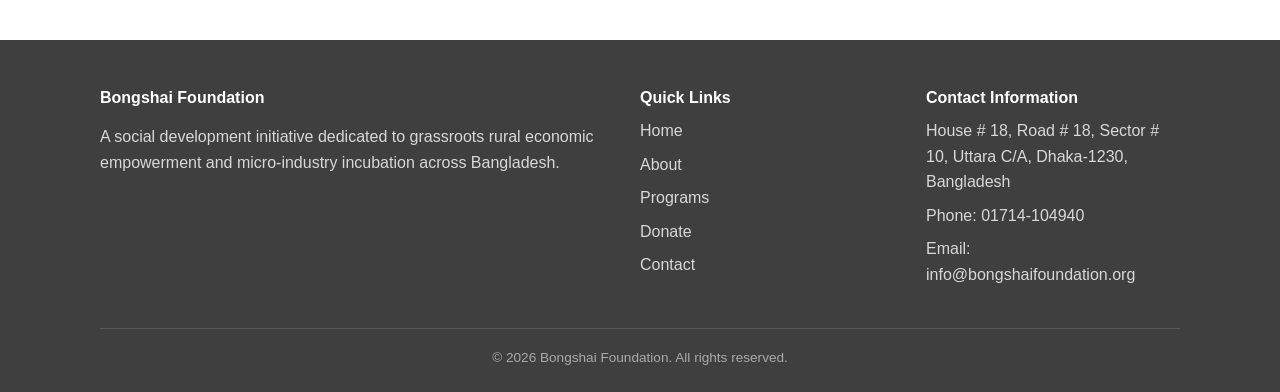
==== commit 57867c24: "Remove draft notice banner Site now presents as production-ready on first view. Placeholder text is " ====
--- a/static-site/index.html
+++ b/static-site/index.html
@@ -42,8 +42,6 @@
 </script>
 </head>
 <body>
-
-<div class="notice-bar">Draft rebuild — researched from public web sources, not official foundation records. Dashed-underline text is still unconfirmed.</div>
 
 <header class="site-header">
   <div class="header-inner">
@@ -123,7 +121,7 @@
 
 <section class="section-alt">
   <div class="container split">
-    <img src="assets/images/image1.jpg" alt="Community members participating in Bongshai Foundation workshops">
+    <img src="assets/images/image1.jpg" alt="Rural community members in Bangladesh">
     <div>
       <h2>How Does Bongshai Foundation Drive Grassroots Transformation?</h2>
       <p>As part of the Bongshai Group ecosystem, Bongshai Foundation channels organizational expertise into social impact. Rather than providing short-term aid, the foundation invests in long-term capacity building.</p>
